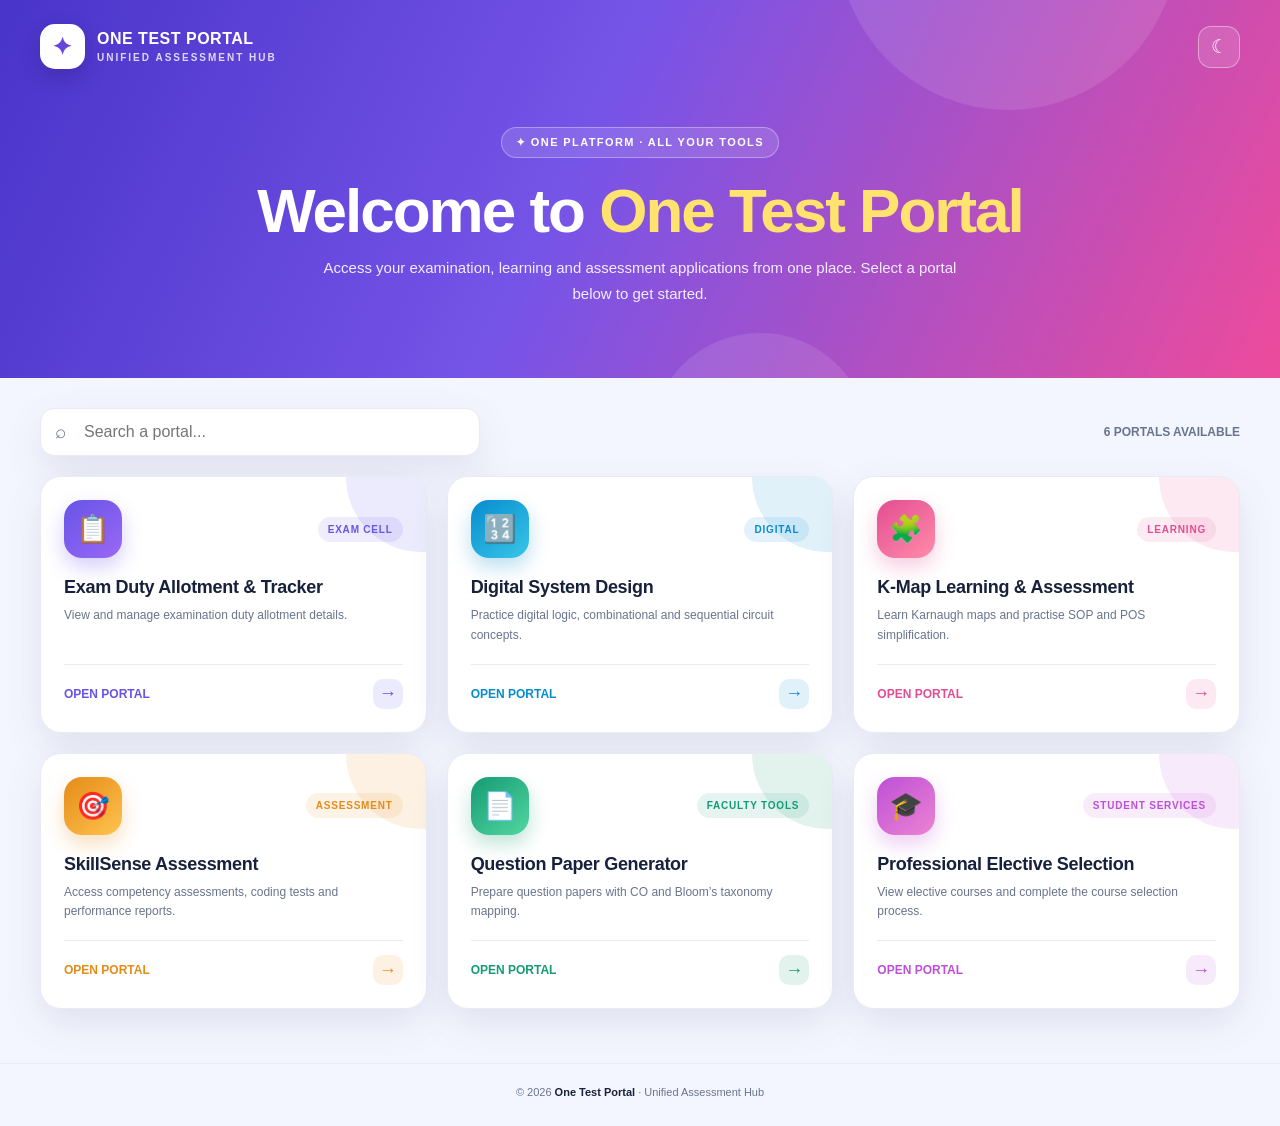
==== index.html @ f70719a8 "Add files via upload" ====
<!DOCTYPE html>
<html lang="en">
<head>
<meta charset="UTF-8">
<meta name="viewport" content="width=device-width, initial-scale=1.0">
<meta name="theme-color" content="#f5f7ff">
<title>One Test Portal | KCET</title>
<style>
:root{
 --bg:#f4f6ff;--ink:#17213b;--muted:#69748d;--panel:#fff;--line:#e8eaf4;
 --shadow:0 14px 38px rgba(37,48,92,.10);--nav:#fff;
}
[data-theme="dark"]{
 --bg:#101426;--ink:#f3f5ff;--muted:#aab3ca;--panel:#1a2138;--line:#303954;
 --shadow:0 16px 40px rgba(0,0,0,.25);--nav:#171e33;
}
*{box-sizing:border-box}
html{scroll-behavior:smooth}
body{margin:0;background:var(--bg);color:var(--ink);font-family:Arial,Helvetica,sans-serif;min-height:100vh;transition:.25s}
button,input{font:inherit}
.wrap{width:min(1200px,calc(100% - 36px));margin:auto}
header{position:relative;overflow:hidden;color:#fff;background:linear-gradient(115deg,#4934c9 0%,#7654e8 45%,#ed4b9b 100%);padding:24px 0 72px}
header:before,header:after{content:"";position:absolute;border-radius:50%;background:rgba(255,255,255,.10);pointer-events:none}
header:before{width:340px;height:340px;right:8%;top:-230px}
header:after{width:220px;height:220px;right:32%;bottom:-175px}
.nav{display:flex;align-items:center;justify-content:space-between;position:relative;z-index:1}
.brand{display:flex;align-items:center;gap:12px;font-weight:900;letter-spacing:.5px}
.logo{width:45px;height:45px;border-radius:15px;background:#fff;color:#6545dc;display:grid;place-items:center;font-size:24px;box-shadow:0 8px 20px #2a1b7c55}
.brand small{display:block;font-size:10px;letter-spacing:2px;font-weight:700;opacity:.8;margin-top:4px}
.theme{border:1px solid #ffffff66;background:#ffffff20;color:#fff;border-radius:13px;width:42px;height:42px;font-size:19px;cursor:pointer}
.hero{position:relative;z-index:1;text-align:center;padding:58px 0 0}
.tag{display:inline-block;background:#ffffff20;border:1px solid #ffffff55;border-radius:99px;padding:8px 14px;font-size:11px;letter-spacing:1.4px;font-weight:800;text-transform:uppercase}
h1{font-size:clamp(36px,6vw,62px);line-height:1.05;letter-spacing:-2px;margin:20px 0 12px}
.hero p{max-width:650px;margin:0 auto;color:#f2edff;font-size:15px;line-height:1.7}
main{padding:0 0 54px}
.tools{display:flex;align-items:center;justify-content:space-between;gap:15px;margin:30px 0 20px}
.searchbox{position:relative;max-width:440px;width:100%}
.searchbox span{position:absolute;left:15px;top:50%;transform:translateY(-50%);color:var(--muted);font-size:19px}
input{width:100%;height:48px;border:1px solid var(--line);border-radius:14px;background:var(--panel);color:var(--ink);padding:0 15px 0 43px;outline:none;box-shadow:var(--shadow)}
input:focus{border-color:#7860e8;box-shadow:0 0 0 4px #7860e822}
.counter{color:var(--muted);font-size:12px;font-weight:700}
.grid{display:grid;grid-template-columns:repeat(3,minmax(0,1fr));gap:20px}
.card{--tone:#6855e8;position:relative;isolation:isolate;overflow:hidden;min-height:226px;border-radius:21px;background:var(--panel);border:1px solid var(--line);box-shadow:var(--shadow);padding:23px;display:flex;flex-direction:column;text-decoration:none;color:var(--ink);transition:transform .25s,box-shadow .25s,border-color .25s;animation:appear .55s both}
.card:before{content:"";position:absolute;z-index:-1;width:150px;height:150px;right:-70px;top:-75px;border-radius:50%;background:var(--tone);opacity:.12;transition:.3s}
.card:hover{transform:translateY(-7px);border-color:var(--tone);box-shadow:0 20px 45px color-mix(in srgb,var(--tone) 20%,transparent)}
.card:hover:before{transform:scale(1.45);opacity:.2}
.cardhead{display:flex;align-items:center;justify-content:space-between}
.appicon{width:58px;height:58px;border-radius:18px;display:grid;place-items:center;font-size:27px;color:white;background:linear-gradient(140deg,var(--tone),var(--tone2));box-shadow:0 9px 20px color-mix(in srgb,var(--tone) 28%,transparent)}
.category{font-size:10px;text-transform:uppercase;letter-spacing:.8px;font-weight:800;color:var(--tone);background:color-mix(in srgb,var(--tone) 11%,transparent);padding:7px 10px;border-radius:99px}
.card h2{font-size:18px;margin:19px 0 8px;letter-spacing:-.3px}
.card p{font-size:12px;line-height:1.65;color:var(--muted);margin:0 0 18px}
.open{margin-top:auto;padding-top:14px;border-top:1px solid var(--line);display:flex;justify-content:space-between;align-items:center;font-size:12px;font-weight:800;color:var(--tone)}
.arrow{width:30px;height:30px;border-radius:10px;background:color-mix(in srgb,var(--tone) 12%,transparent);display:grid;place-items:center;font-size:18px;transition:.2s}
.card:hover .arrow{background:var(--tone);color:#fff;transform:translateX(3px)}
.empty{grid-column:1/-1;text-align:center;color:var(--muted);padding:55px 15px;background:var(--panel);border:1px dashed var(--line);border-radius:18px}
footer{border-top:1px solid var(--line);padding:22px 0 28px;text-align:center;color:var(--muted);font-size:11px}
footer b{color:var(--ink)}
@keyframes appear{from{opacity:0;transform:translateY(18px)}to{opacity:1;transform:translateY(0)}}
@media(max-width:900px){.grid{grid-template-columns:repeat(2,minmax(0,1fr))}}
@media(max-width:580px){
 .wrap{width:calc(100% - 26px)}header{padding-bottom:55px}.hero{padding-top:45px}h1{letter-spacing:-1.3px}
 .hero p{font-size:13px}.tools{align-items:stretch;flex-direction:column;margin-top:23px}.searchbox{max-width:none}
 .grid{grid-template-columns:1fr;gap:14px}.card{min-height:205px;padding:20px}
}
@media(prefers-reduced-motion:reduce){*,*:before,*:after{animation:none!important;transition:none!important;scroll-behavior:auto!important}}
</style>
</head>
<body>
<header>
 <div class="wrap">
  <nav class="nav">
   <div class="brand"><div class="logo">✦</div><div>ONE TEST PORTAL<small>UNIFIED ASSESSMENT HUB</small></div></div>
   <button class="theme" id="themeBtn" aria-label="Toggle theme" title="Toggle theme">☾</button>
  </nav>
  <section class="hero">
   <span class="tag">✦ One platform · All your tools</span>
   <h1>Welcome to <span style="color:#ffe36e">One Test Portal</span></h1>
   <p>Access your examination, learning and assessment applications from one place. Select a portal below to get started.</p>
  </section>
 </div>
</header>
<main class="wrap">
 <div class="tools">
  <div class="searchbox"><span>⌕</span><input id="search" type="search" placeholder="Search a portal..." autocomplete="off"></div>
  <div class="counter" id="counter"></div>
 </div>
 <section class="grid" id="grid" aria-label="Portal list"></section>
</main>
<footer><div class="wrap">© <span id="year"></span> <b>One Test Portal</b> · Unified Assessment Hub</div></footer>
<script>
/*
  LOCAL PAGE LINKS:
  Keep index.html and all portal HTML files in the SAME folder.
  Change each file value below to the exact filename in your project.
  Example: file: "examduty.html" opens that page in the SAME TAB.
*/
const portals = [
 {title:"Exam Duty Allotment & Tracker",desc:"View and manage examination duty allotment details.",icon:"📋",category:"Exam Cell",file:"examduty.html",tone:"#6754e8",tone2:"#9a68f5"},
 {title:"Digital System Design",desc:"Practice digital logic, combinational and sequential circuit concepts.",icon:"🔢",category:"Digital",file:"digitalsystem.html",tone:"#078cce",tone2:"#39c6e8"},
 {title:"K-Map Learning & Assessment",desc:"Learn Karnaugh maps and practise SOP and POS simplification.",icon:"🧩",category:"Learning",file:"kmap.html",tone:"#e34d91",tone2:"#ff8caa"},
 {title:"SkillSense Assessment",desc:"Access competency assessments, coding tests and performance reports.",icon:"🎯",category:"Assessment",file:"skillsense.html",tone:"#e58b18",tone2:"#ffc34f"},
 {title:"Question Paper Generator",desc:"Prepare question papers with CO and Bloom’s taxonomy mapping.",icon:"📄",category:"Faculty Tools",file:"questionpaper.html",tone:"#159b73",tone2:"#52d6a1"},
 {title:"Professional Elective Selection",desc:"View elective courses and complete the course selection process.",icon:"🎓",category:"Student Services",file:"elective.html",tone:"#bd50d5",tone2:"#ed83d4"}
];
const grid=document.getElementById("grid"), search=document.getElementById("search"), counter=document.getElementById("counter");
function esc(s){return String(s).replace(/[&<>"']/g,c=>({"&":"&amp;","<":"&lt;",">":"&gt;",'"':"&quot;","'":"&#39;"}[c]));}
function render(q=""){
 const list=portals.filter(p=>(p.title+" "+p.desc+" "+p.category).toLowerCase().includes(q.toLowerCase()));
 counter.textContent=`${list.length} PORTAL${list.length===1?"":"S"} AVAILABLE`;
 if(!list.length){grid.innerHTML='<div class="empty">No matching portal found. Try another search.</div>';return;}
 grid.innerHTML=list.map((p,i)=>`
 <a class="card" href="${esc(p.file)}" style="--tone:${p.tone};--tone2:${p.tone2};animation-delay:${i*70}ms" aria-label="Open ${esc(p.title)}">
  <div class="cardhead"><div class="appicon">${p.icon}</div><span class="category">${esc(p.category)}</span></div>
  <h2>${esc(p.title)}</h2><p>${esc(p.desc)}</p>
  <div class="open"><span>OPEN PORTAL</span><span class="arrow">→</span></div>
 </a>`).join("");
}
search.addEventListener("input",e=>render(e.target.value));
const themeBtn=document.getElementById("themeBtn");
function setTheme(t){document.documentElement.dataset.theme=t;themeBtn.textContent=t==="dark"?"☼":"☾";try{localStorage.setItem("one-test-theme",t)}catch(e){}}
let initial="light";try{initial=localStorage.getItem("one-test-theme")||"light"}catch(e){}
setTheme(initial==="dark"?"dark":"light");
themeBtn.addEventListener("click",()=>setTheme(document.documentElement.dataset.theme==="dark"?"light":"dark"));
document.getElementById("year").textContent=new Date().getFullYear();
render();
</script>
</body>
</html>
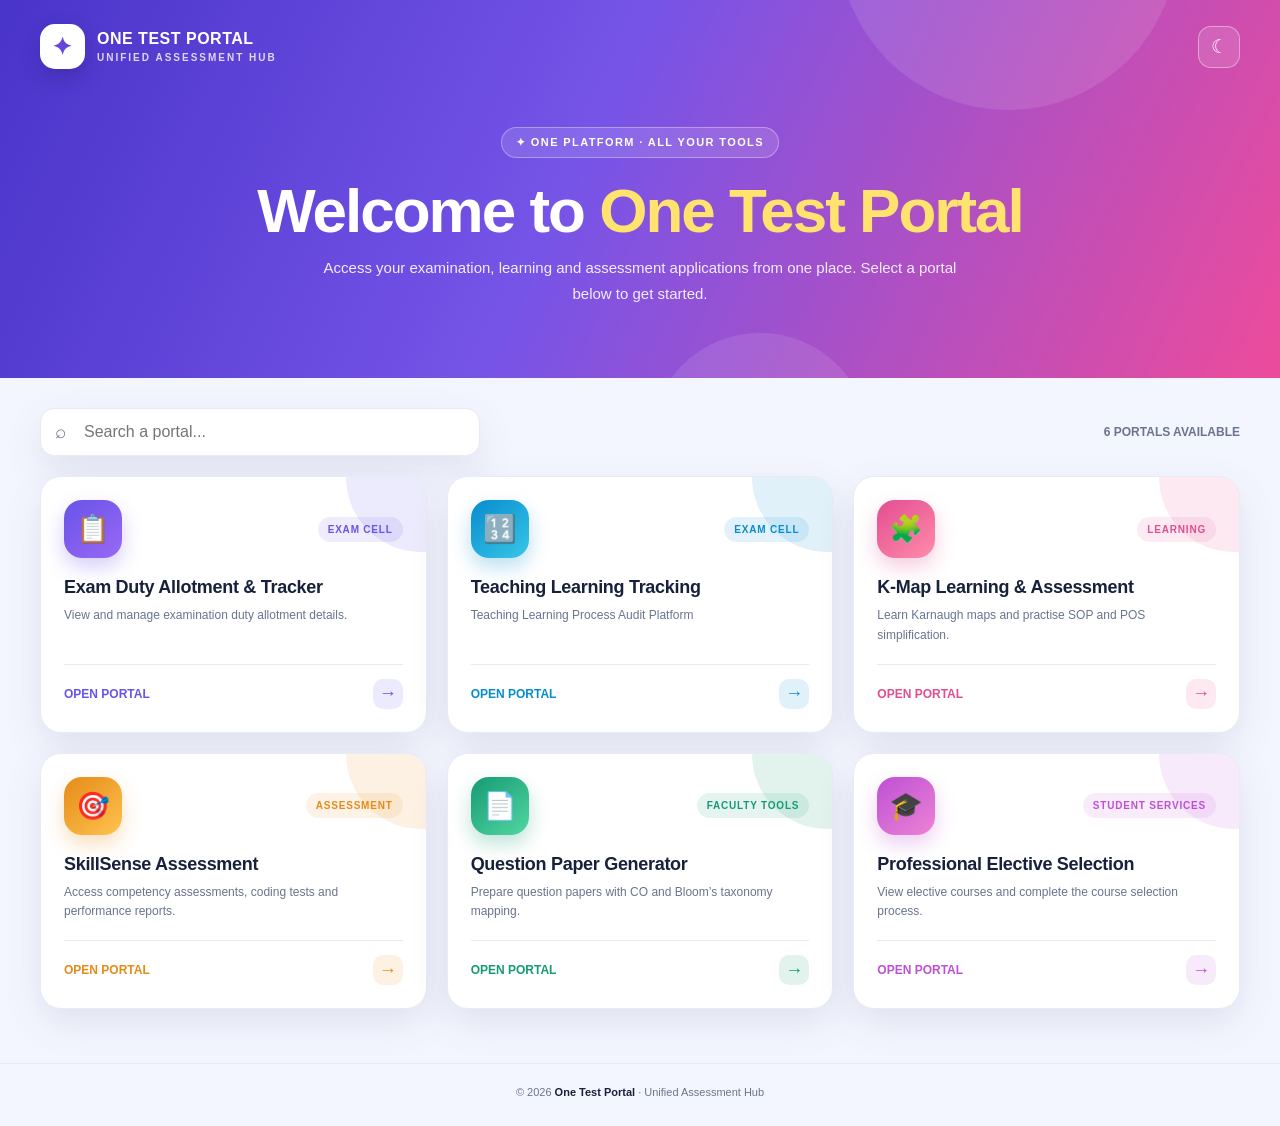
==== commit aed770fd: "Update index.html" ====
--- a/index.html
+++ b/index.html
@@ -96,7 +96,7 @@
 */
 const portals = [
  {title:"Exam Duty Allotment & Tracker",desc:"View and manage examination duty allotment details.",icon:"📋",category:"Exam Cell",file:"examduty.html",tone:"#6754e8",tone2:"#9a68f5"},
- {title:"Digital System Design",desc:"Practice digital logic, combinational and sequential circuit concepts.",icon:"🔢",category:"Digital",file:"digitalsystem.html",tone:"#078cce",tone2:"#39c6e8"},
+ {title:"Teaching Learning Tracking",desc:"Teaching Learning Process Audit Platform",icon:"🔢",category:"Exam Cell",file:"TLV_Platform/index.html",tone:"#078cce",tone2:"#39c6e8"},
  {title:"K-Map Learning & Assessment",desc:"Learn Karnaugh maps and practise SOP and POS simplification.",icon:"🧩",category:"Learning",file:"kmap.html",tone:"#e34d91",tone2:"#ff8caa"},
  {title:"SkillSense Assessment",desc:"Access competency assessments, coding tests and performance reports.",icon:"🎯",category:"Assessment",file:"skillsense.html",tone:"#e58b18",tone2:"#ffc34f"},
  {title:"Question Paper Generator",desc:"Prepare question papers with CO and Bloom’s taxonomy mapping.",icon:"📄",category:"Faculty Tools",file:"questionpaper.html",tone:"#159b73",tone2:"#52d6a1"},
@@ -125,4 +125,4 @@
 render();
 </script>
 </body>
-</html>+</html>
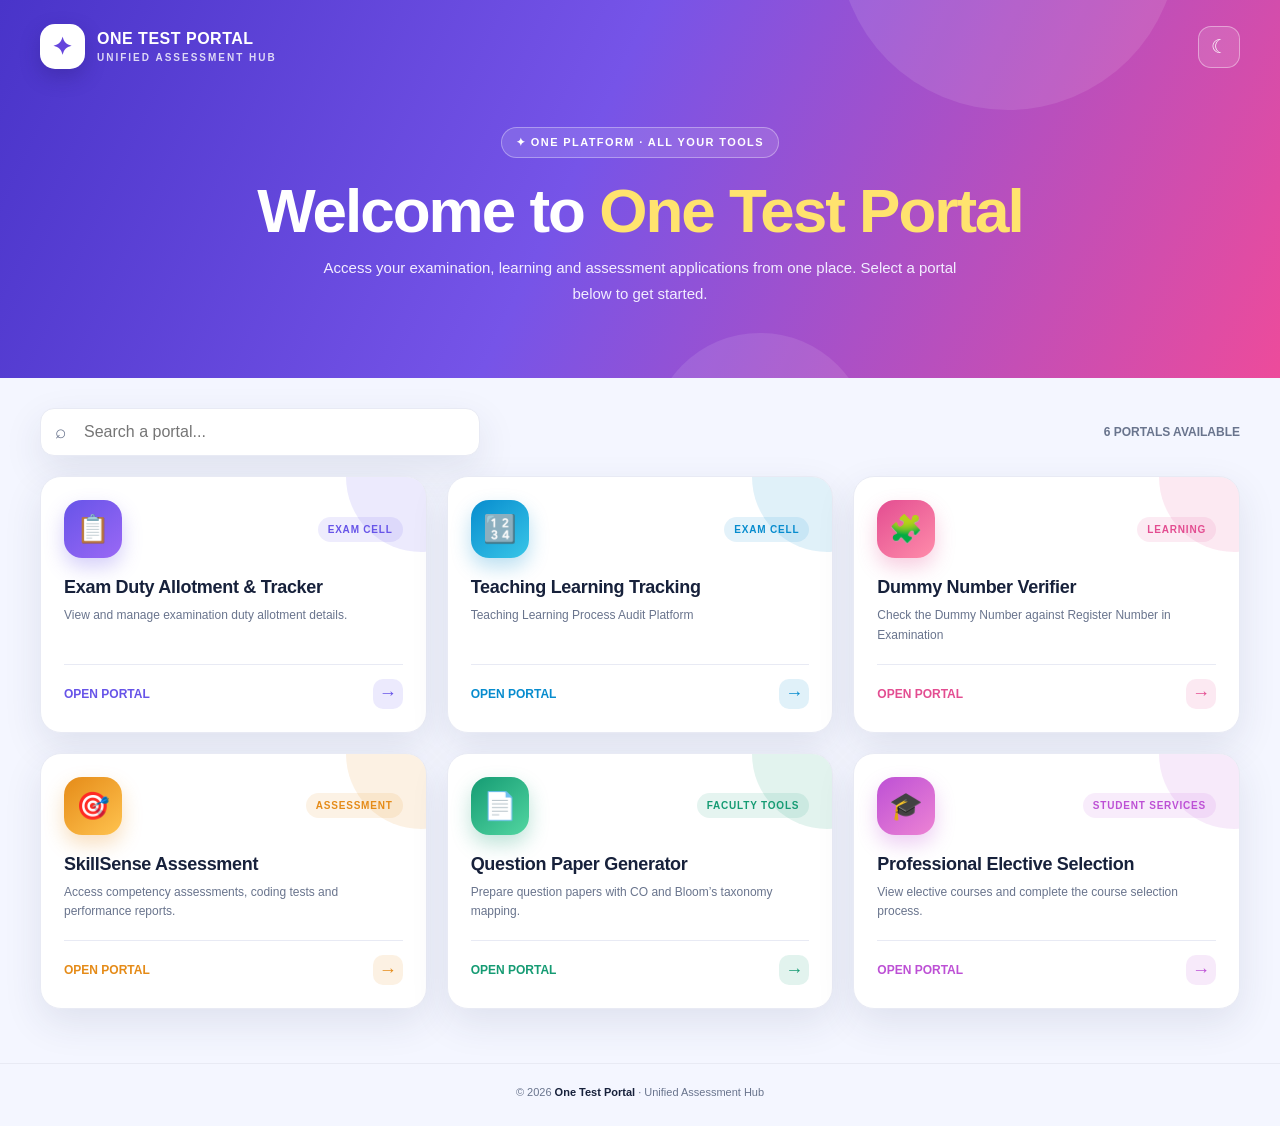
==== commit baf0465c: "Replace K-Map Learning with Dummy Number Verifier" ====
--- a/index.html
+++ b/index.html
@@ -97,7 +97,7 @@
 const portals = [
  {title:"Exam Duty Allotment & Tracker",desc:"View and manage examination duty allotment details.",icon:"📋",category:"Exam Cell",file:"examduty.html",tone:"#6754e8",tone2:"#9a68f5"},
  {title:"Teaching Learning Tracking",desc:"Teaching Learning Process Audit Platform",icon:"🔢",category:"Exam Cell",file:"TLV_Platform/index.html",tone:"#078cce",tone2:"#39c6e8"},
- {title:"K-Map Learning & Assessment",desc:"Learn Karnaugh maps and practise SOP and POS simplification.",icon:"🧩",category:"Learning",file:"kmap.html",tone:"#e34d91",tone2:"#ff8caa"},
+ {title:"Dummy Number Verifier",desc:"Check the Dummy Number against Register Number in Examination",icon:"🧩",category:"Learning",file:"Dummy_Number_Verifier/index.html",tone:"#e34d91",tone2:"#ff8caa"},
  {title:"SkillSense Assessment",desc:"Access competency assessments, coding tests and performance reports.",icon:"🎯",category:"Assessment",file:"skillsense.html",tone:"#e58b18",tone2:"#ffc34f"},
  {title:"Question Paper Generator",desc:"Prepare question papers with CO and Bloom’s taxonomy mapping.",icon:"📄",category:"Faculty Tools",file:"questionpaper.html",tone:"#159b73",tone2:"#52d6a1"},
  {title:"Professional Elective Selection",desc:"View elective courses and complete the course selection process.",icon:"🎓",category:"Student Services",file:"elective.html",tone:"#bd50d5",tone2:"#ed83d4"}
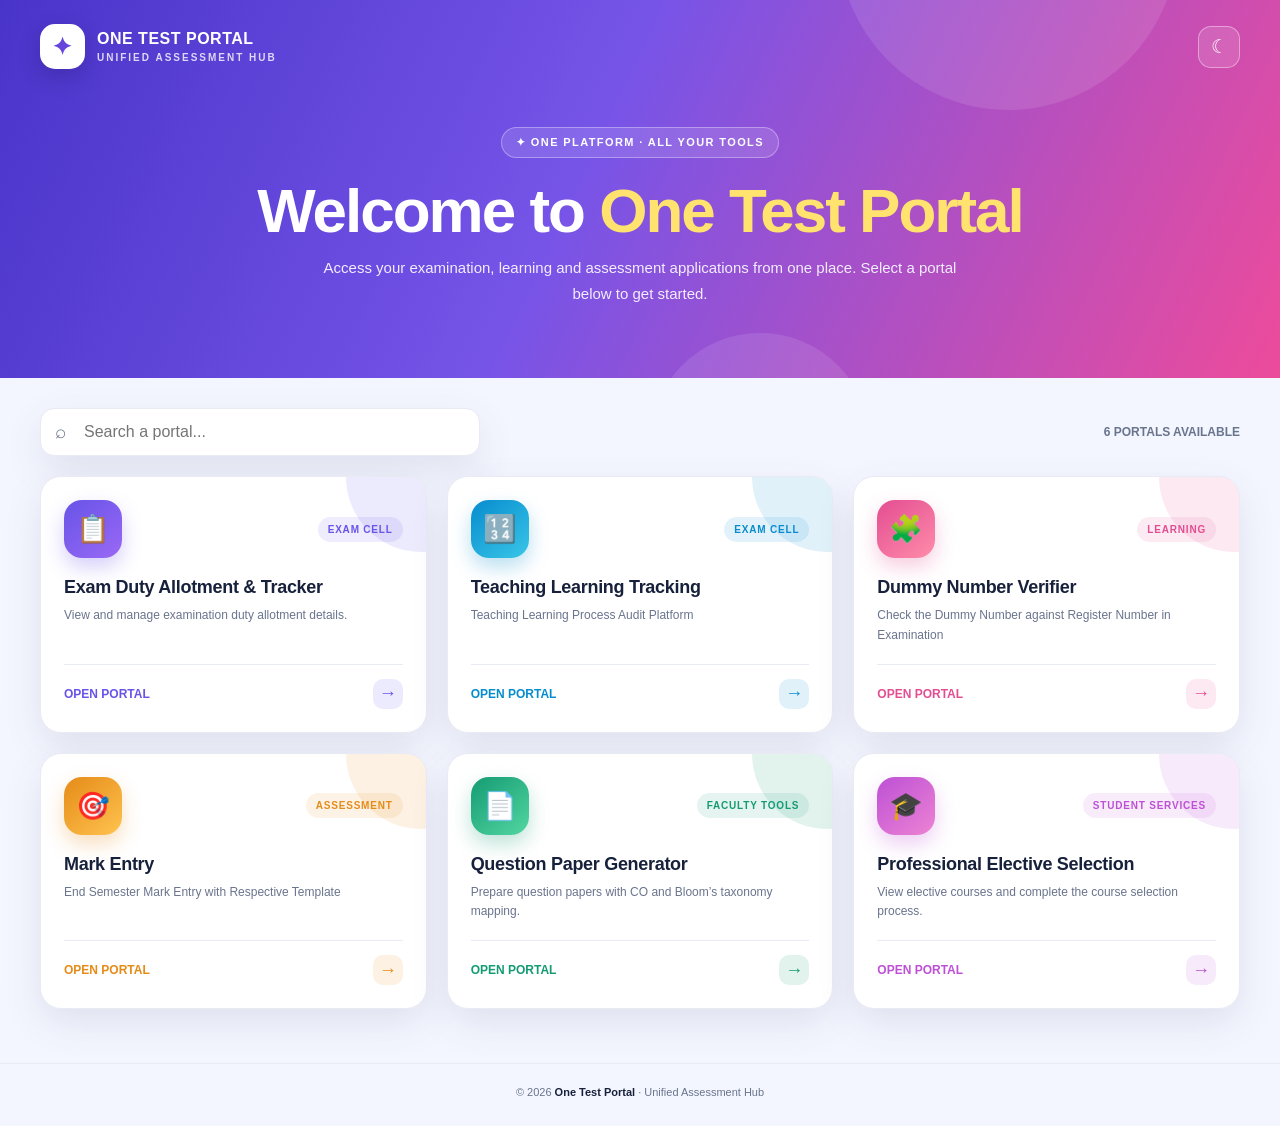
==== commit 74e26dcf: "Replace SkillSense Assessment with Mark Entry" ====
--- a/index.html
+++ b/index.html
@@ -98,7 +98,7 @@
  {title:"Exam Duty Allotment & Tracker",desc:"View and manage examination duty allotment details.",icon:"📋",category:"Exam Cell",file:"examduty.html",tone:"#6754e8",tone2:"#9a68f5"},
  {title:"Teaching Learning Tracking",desc:"Teaching Learning Process Audit Platform",icon:"🔢",category:"Exam Cell",file:"TLV_Platform/index.html",tone:"#078cce",tone2:"#39c6e8"},
  {title:"Dummy Number Verifier",desc:"Check the Dummy Number against Register Number in Examination",icon:"🧩",category:"Learning",file:"Dummy_Number_Verifier/index.html",tone:"#e34d91",tone2:"#ff8caa"},
- {title:"SkillSense Assessment",desc:"Access competency assessments, coding tests and performance reports.",icon:"🎯",category:"Assessment",file:"skillsense.html",tone:"#e58b18",tone2:"#ffc34f"},
+ {title:"Mark Entry",desc:"End Semester Mark Entry with Respective Template",icon:"🎯",category:"Assessment",file:"Mark Entry/index.html",tone:"#e58b18",tone2:"#ffc34f"},
  {title:"Question Paper Generator",desc:"Prepare question papers with CO and Bloom’s taxonomy mapping.",icon:"📄",category:"Faculty Tools",file:"questionpaper.html",tone:"#159b73",tone2:"#52d6a1"},
  {title:"Professional Elective Selection",desc:"View elective courses and complete the course selection process.",icon:"🎓",category:"Student Services",file:"elective.html",tone:"#bd50d5",tone2:"#ed83d4"}
 ];
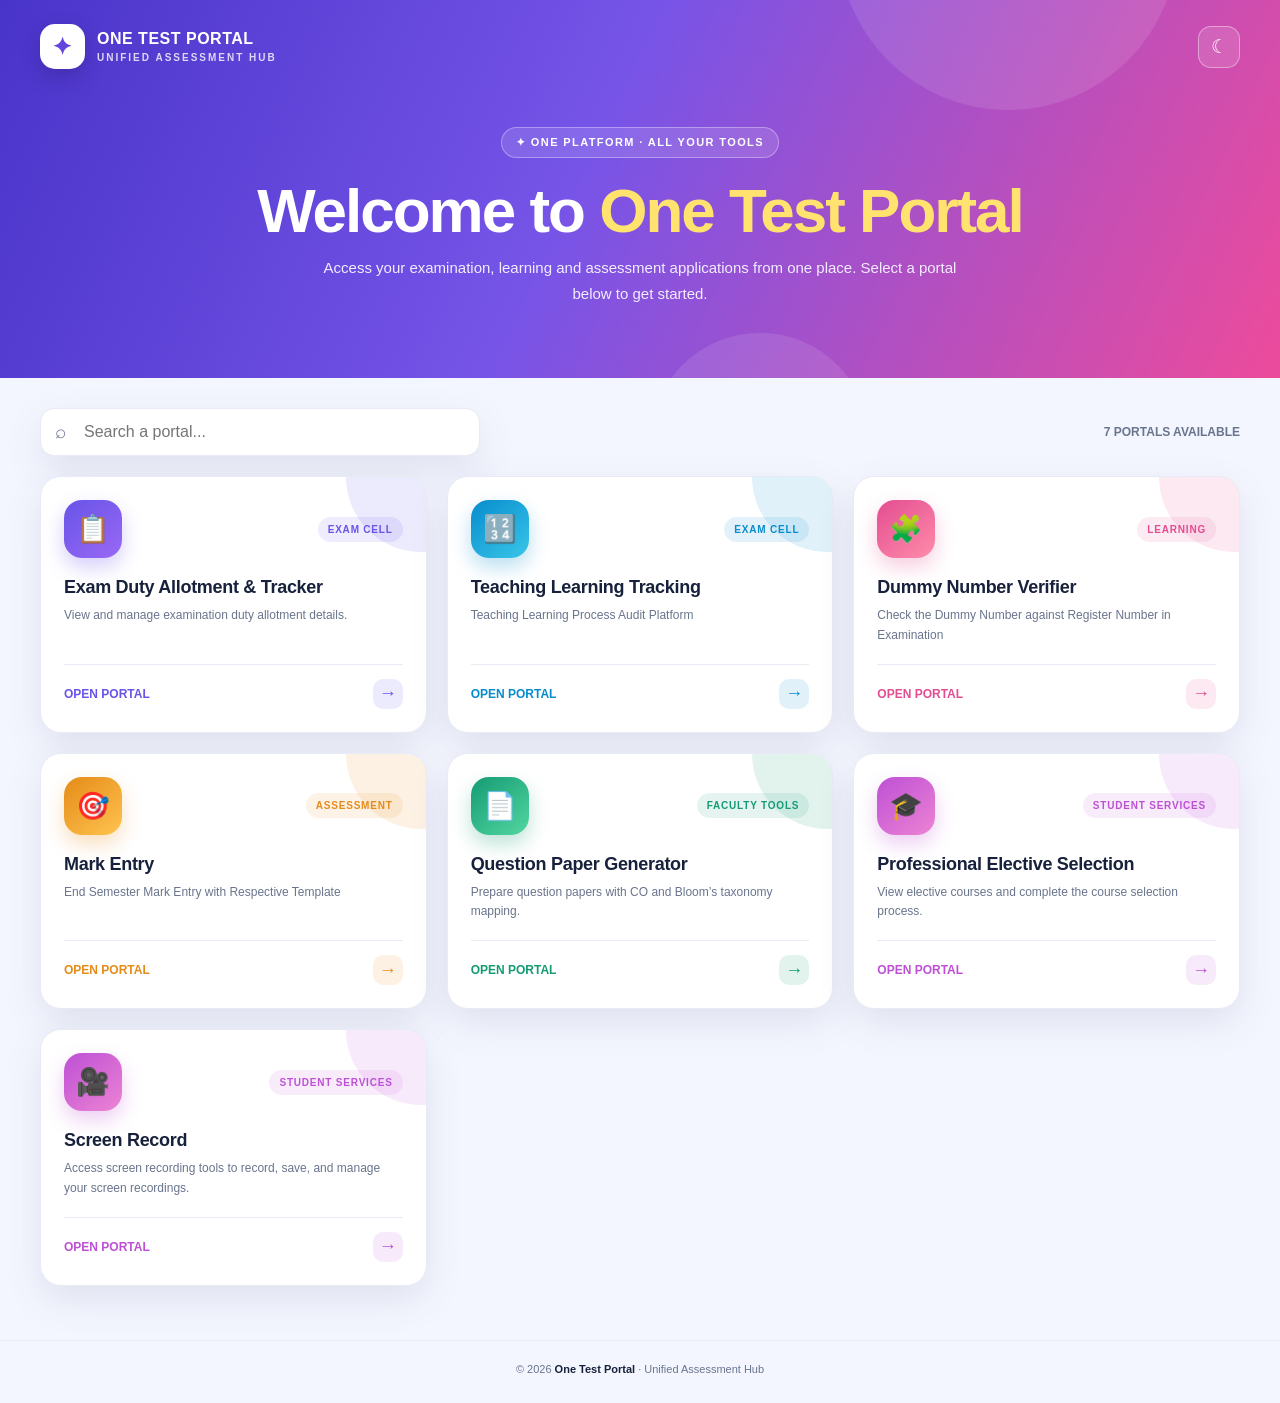
==== commit e3edd45b: "Update index.html" ====
--- a/index.html
+++ b/index.html
@@ -100,7 +100,8 @@
  {title:"Dummy Number Verifier",desc:"Check the Dummy Number against Register Number in Examination",icon:"🧩",category:"Learning",file:"Dummy_Number_Verifier/index.html",tone:"#e34d91",tone2:"#ff8caa"},
  {title:"Mark Entry",desc:"End Semester Mark Entry with Respective Template",icon:"🎯",category:"Assessment",file:"Mark Entry/index.html",tone:"#e58b18",tone2:"#ffc34f"},
  {title:"Question Paper Generator",desc:"Prepare question papers with CO and Bloom’s taxonomy mapping.",icon:"📄",category:"Faculty Tools",file:"questionpaper.html",tone:"#159b73",tone2:"#52d6a1"},
- {title:"Professional Elective Selection",desc:"View elective courses and complete the course selection process.",icon:"🎓",category:"Student Services",file:"elective.html",tone:"#bd50d5",tone2:"#ed83d4"}
+ {title:"Professional Elective Selection",desc:"View elective courses and complete the course selection process.",icon:"🎓",category:"Student Services",file:"elective.html",tone:"#bd50d5",tone2:"#ed83d4"},
+ {title:"Screen Record",desc:"Access screen recording tools to record, save, and manage your screen recordings.",icon:"🎥",category:"Student Services",file:"screen_record/index.html",tone:"#bd50d5",tone2:"#ed83d4"}
 ];
 const grid=document.getElementById("grid"), search=document.getElementById("search"), counter=document.getElementById("counter");
 function esc(s){return String(s).replace(/[&<>"']/g,c=>({"&":"&amp;","<":"&lt;",">":"&gt;",'"':"&quot;","'":"&#39;"}[c]));}
